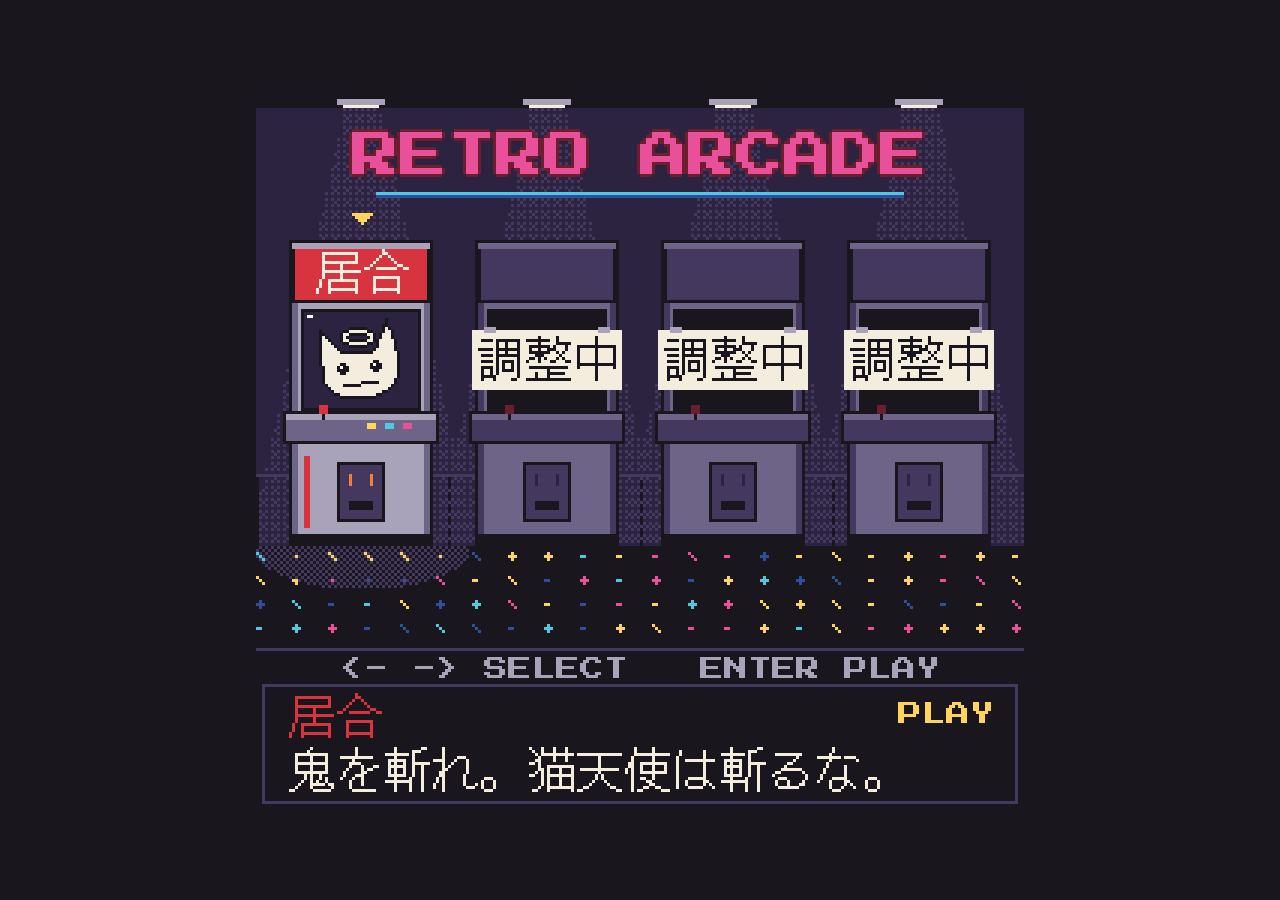
==== index.html @ befd88d1 "Add retro arcade top page, shared toolkit, and the Iai game - Top page: night arcade interior with p" ====
<!doctype html>
<html lang="ja">
  <head>
    <meta charset="utf-8" />
    <meta name="viewport" content="width=device-width, initial-scale=1, maximum-scale=1, user-scalable=no" />
    <meta name="theme-color" content="#1A161E" />
    <link rel="icon" href="data:," />
    <meta name="description" content="ブラウザで遊べるレトロゲームセンター。夜の店内に並んだ筐体から遊びたいゲームを選ぼう。" />
    <title>RETRO ARCADE</title>
    <link rel="preconnect" href="https://fonts.googleapis.com" />
    <link rel="preconnect" href="https://fonts.gstatic.com" crossorigin />
    <link rel="stylesheet" href="https://fonts.googleapis.com/css2?family=DotGothic16&family=Press+Start+2P&display=block" />
    <link rel="stylesheet" href="shared/base.css" />
    <script src="shared/palette.js"></script>
  </head>
  <body>
    <div class="stage"><canvas id="screen" width="256" height="240" aria-label="RETRO ARCADE 店内"></canvas></div>
    <script src="shared/screen.js"></script>
    <script src="shared/input.js"></script>
    <script src="shared/text.js"></script>
    <script src="shared/audio.js"></script>
    <script src="shared/store.js"></script>
    <script src="games.js"></script>
    <script src="index.js"></script>
  </body>
</html>
---- shared/base.css ----
/* 全ページ共通: 256×240 の画面を中央に置き、スマホのジェスチャーを止める */
html,
body {
  margin: 0;
  padding: 0;
  width: 100%;
  height: 100%;
  overflow: hidden;
  background: var(--pal-ink);
  overscroll-behavior: none;
  touch-action: none;
  -webkit-user-select: none;
  user-select: none;
  -webkit-touch-callout: none;
  -webkit-tap-highlight-color: transparent;
  -webkit-text-size-adjust: 100%;
}

.stage {
  position: fixed;
  inset: 0;
  display: flex;
  align-items: center;
  justify-content: center;
}

.stage canvas {
  display: block;
  flex: none;
  image-rendering: crisp-edges;
  image-rendering: pixelated;
  touch-action: none;
  outline: none;
}
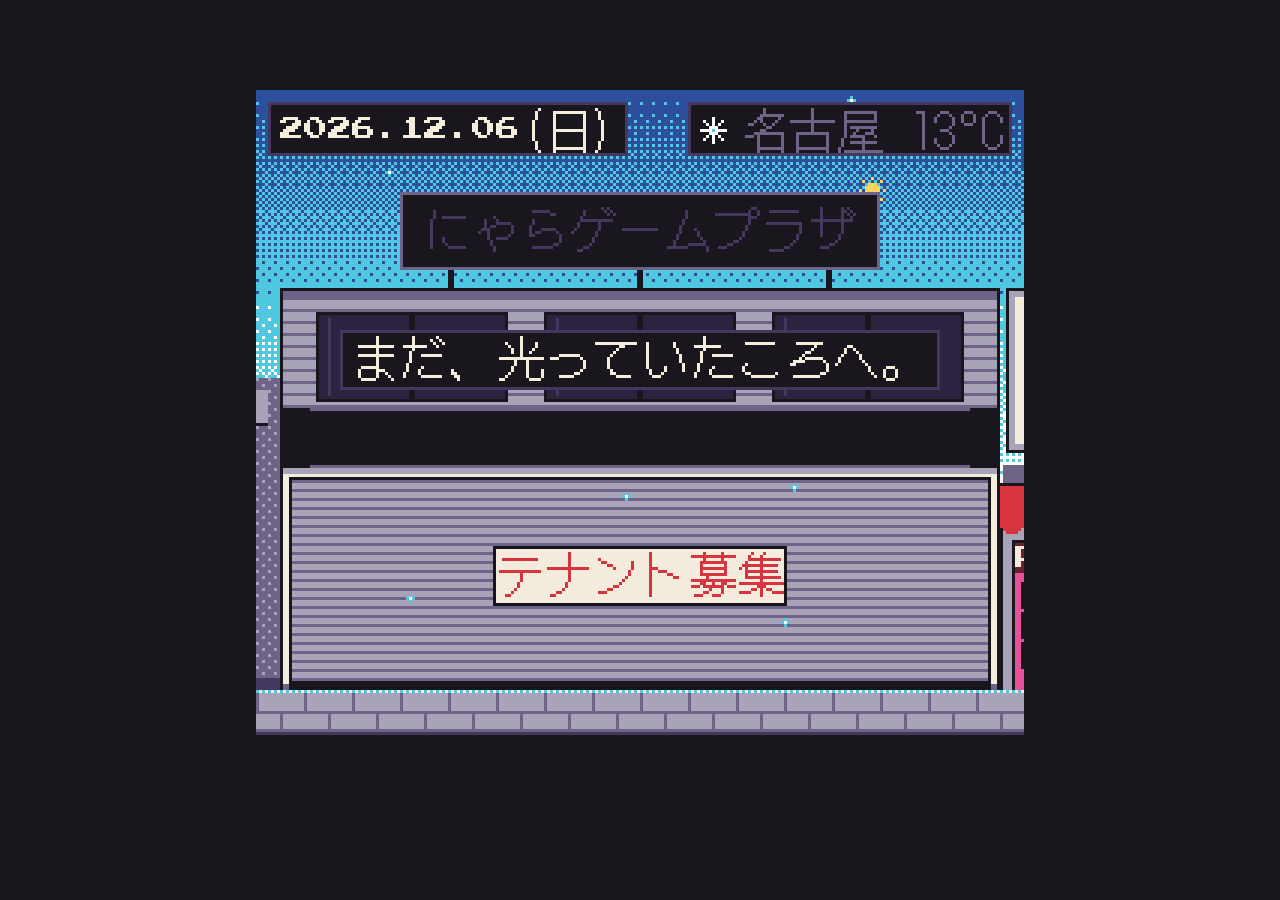
==== commit e1f49d75: "Turn the top page into にゃらゲームプラザ, a 1996 Osu arcade entrance The top page now opens on present-day O" ====
--- a/index.html
+++ b/index.html
@@ -5,8 +5,8 @@
     <meta name="viewport" content="width=device-width, initial-scale=1, maximum-scale=1, user-scalable=no" />
     <meta name="theme-color" content="#1A161E" />
     <link rel="icon" href="data:," />
-    <meta name="description" content="ブラウザで遊べるレトロゲームセンター。夜の店内に並んだ筐体から遊びたいゲームを選ぼう。" />
-    <title>RETRO ARCADE</title>
+    <meta name="description" content="1996年、名古屋・大須のゲームセンター「にゃらゲームプラザ」。商店街から自動ドアをくぐって、店内の筐体で遊ぼう。" />
+    <title>にゃらゲームプラザ - RETRO ARCADE</title>
     <link rel="preconnect" href="https://fonts.googleapis.com" />
     <link rel="preconnect" href="https://fonts.gstatic.com" crossorigin />
     <link rel="stylesheet" href="https://fonts.googleapis.com/css2?family=DotGothic16&family=Press+Start+2P&display=block" />
@@ -14,13 +14,20 @@
     <script src="shared/palette.js"></script>
   </head>
   <body>
-    <div class="stage"><canvas id="screen" width="256" height="240" aria-label="RETRO ARCADE 店内"></canvas></div>
+    <div class="stage"><canvas id="screen" width="256" height="240" aria-label="にゃらゲームプラザ"></canvas></div>
     <script src="shared/screen.js"></script>
     <script src="shared/input.js"></script>
     <script src="shared/text.js"></script>
     <script src="shared/audio.js"></script>
+    <script src="shared/ui.js"></script>
     <script src="shared/store.js"></script>
+    <script src="shared/weather.js"></script>
     <script src="games.js"></script>
+    <script src="plaza/kit.js"></script>
+    <script src="plaza/sky.js"></script>
+    <script src="plaza/sound.js"></script>
+    <script src="plaza/street.js"></script>
+    <script src="plaza/inside.js"></script>
     <script src="index.js"></script>
   </body>
 </html>
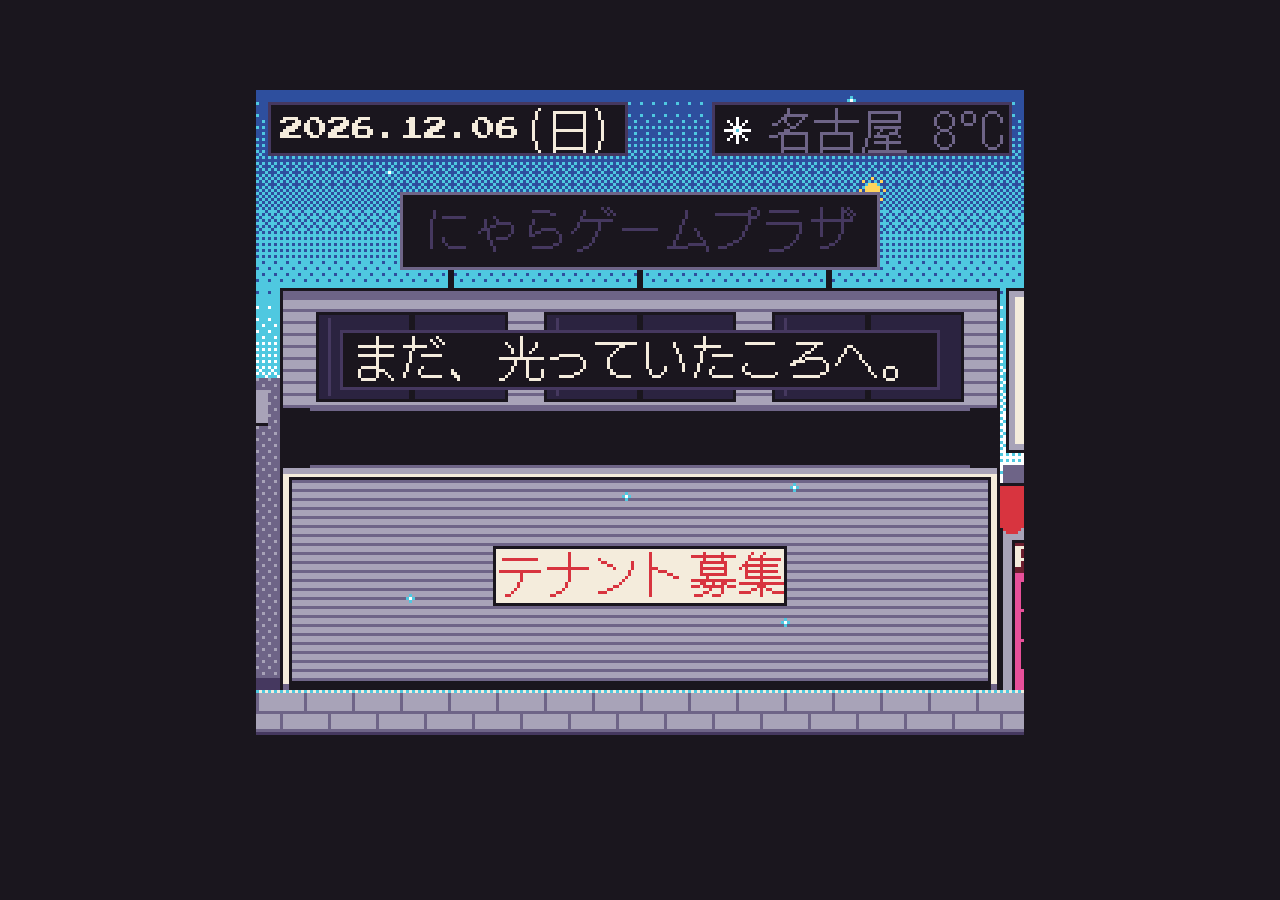
==== commit 5d292b91: "Add the ういろう屋 clerk, a daily Nagoya quiz, and ういろう fertilizer for 菌糸ライフ - Top page: an original 1996" ====
--- a/index.html
+++ b/index.html
@@ -21,11 +21,14 @@
     <script src="shared/audio.js"></script>
     <script src="shared/ui.js"></script>
     <script src="shared/store.js"></script>
+    <script src="shared/fertilizer.js"></script>
     <script src="shared/weather.js"></script>
     <script src="games.js"></script>
     <script src="plaza/kit.js"></script>
     <script src="plaza/sky.js"></script>
     <script src="plaza/sound.js"></script>
+    <script src="plaza/quiz.js"></script>
+    <script src="plaza/ane.js"></script>
     <script src="plaza/street.js"></script>
     <script src="plaza/inside.js"></script>
     <script src="index.js"></script>
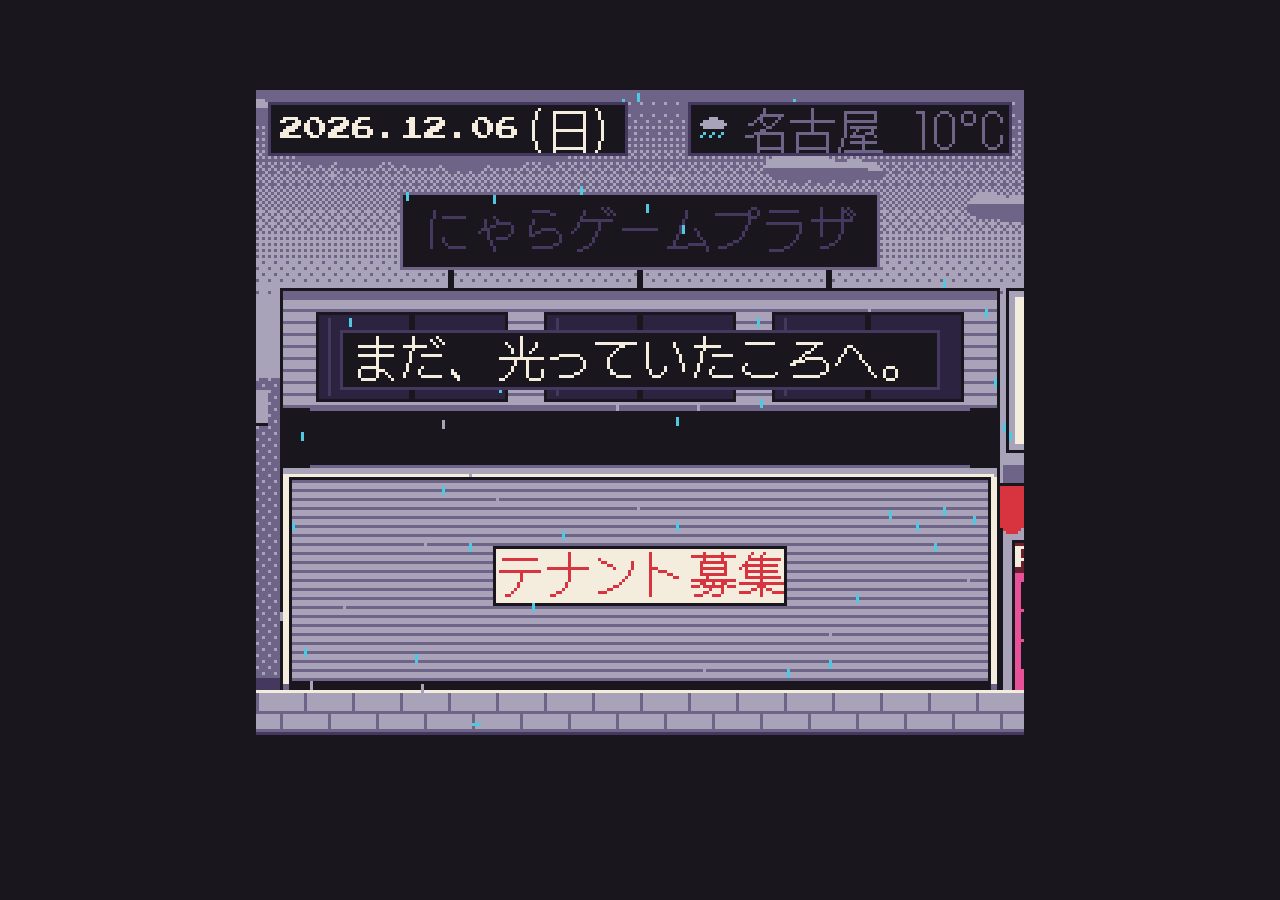
==== commit 0946a6aa: "にゃんキャッチャー: 景品が取れるUFOキャッチャーと、店内の景品棚を追加 真上から見下ろす2ボタン式（→で右、↑で奥、離すと降りる）。景品は猫天使・茶きのこ・ 緑きのこ・サメ・あの子。重さとずれでつ" ====
--- a/index.html
+++ b/index.html
@@ -21,6 +21,7 @@
     <script src="shared/audio.js"></script>
     <script src="shared/ui.js"></script>
     <script src="shared/store.js"></script>
+    <script src="shared/prizes.js"></script>
     <script src="shared/fertilizer.js"></script>
     <script src="shared/weather.js"></script>
     <script src="games.js"></script>
